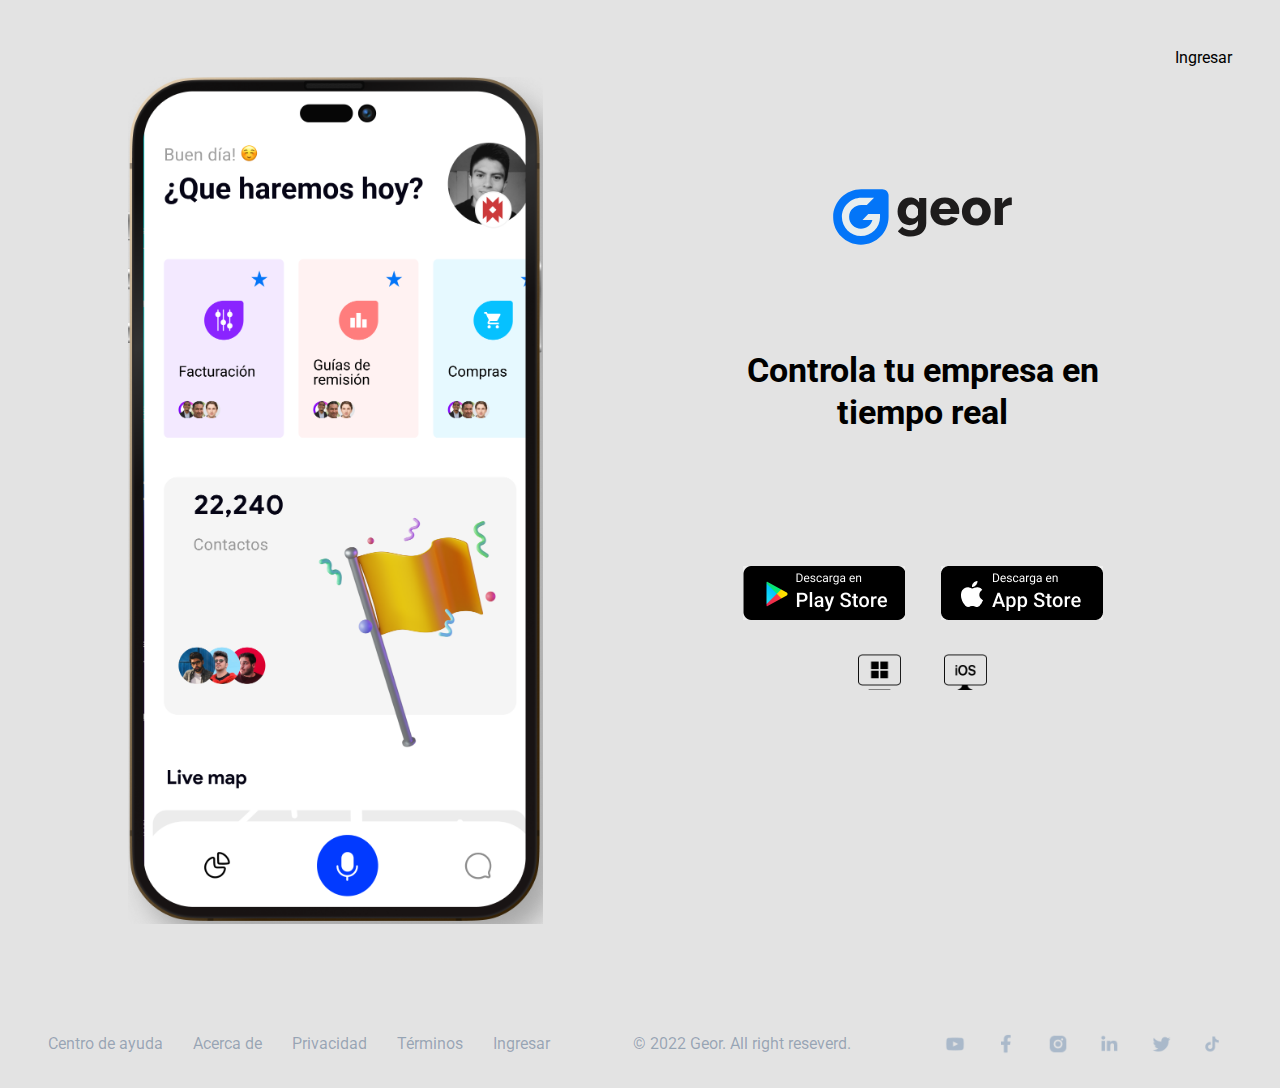
==== index.html @ 3d50d55d "Geor Pagina principal" ====
<!DOCTYPE html>
<html lang="es">
<head>
  <meta charset="UTF-8">
  <meta http-equiv="X-UA-Compatible" content="IE=edge">
  <meta name="viewport" content="width=device-width, initial-scale=1.0">
  <title>Geor</title>
  <link rel="stylesheet" href="css/style.css">

  <link rel="preconnect" href="https://fonts.googleapis.com">
  <link rel="preconnect" href="https://fonts.gstatic.com" crossorigin>
  <link href="https://fonts.googleapis.com/css2?family=Roboto:ital,wght@0,100;0,300;0,400;0,500;0,700;0,900;1,100;1,300;1,400;1,500;1,700;1,900&display=swap" rel="stylesheet">
</head>
<body>
  <div class="ingreso">
    <a href="#">Ingresar</a>
  </div>
  <main class="main">
    <div class="contenido">
      <header class="header">
        <nav class="navegacion">
          <img src="assets/img/logo.svg" alt="">
        </nav>
      </header>
      <section class="titulo">
        <p>Controla tu empresa en tiempo real</p>
      </section>
      <div class="buttons">
        <button class="button-ios"></button>
        <button class="button-android"></button>
      </div>                                                    
    </div>
    <section class="geor-frame">
      <img src="assets/img/front.png" alt="">
    </section>
  </main>
  <footer class="footer">
    <nav>
      <ul>
        <li><a href="#">Centro de ayuda</a></li>
        <li><a href="#">Acerca de</a></li>
        <li><a href="#">Privacidad</a></li>
        <li><a href="#">Términos</a></li>
        <li><a href="#">Ingresar</a></li>
      </ul>
    </nav>
    <div class="copyright">
      <p>© 2022 Geor. All right reseverd.</p>
    </div>
    <div class="sociales">
      <li>
        <a href="#"><img src="assets/icons/youtube.png" alt=""></a>
      </li>
      <li>
        <a href="#"><img src="assets/icons/Facebook.png" alt=""></a>
      </li>
      <li>
        <a href="#"><img src="assets/icons/instagram.png" alt=""></a>
      </li>
      <li>
        <a href="#"><img src="assets/icons/linkedin.png" alt=""></a>
      </li>
      <li>
        <a href="#"><img src="assets/icons/twitter.png" alt=""></a>
      </li>
      <li>
        <a href="#"><img src="assets/icons/social.png" alt=""></a>
      </li>
    </div>
  </footer>
</body>
</html>
---- css/style.css ----
:root {
  --Roboto: 'Roboto', sans-serif;
}

html {
  box-sizing: border-box;
}

*,*::after,*::before {
  box-sizing: inherit;
  margin: 0;
  padding: 0;
}

img {
  width: 100%;
}

body {
  background-color: #E3E3E3;
  font-family: var(--Roboto);
  width: 100%;
  max-width: 1728px;
  margin: 0 auto;
}

.ingreso {
  display: none;
}

.buttons {
  margin: 0 auto;
  margin-bottom: 50px;
  display: flex;
  justify-content: center;
}

.button-ios {
  width: 162px;
  height: 54px;
  background-image: url('../assets/img/descarga-app-ios.png');
  background-size: cover;
  background-position: center;
  border: none;
}
.button-android {
  display: none;
  width: 162px;
  height: 54px;
  background-image: url('../assets/img/descarga-app-google.png');
  background-size: cover;
  background-position: center;
  border: none;
}

.header {
  width: 100%;
}

.header .navegacion {
  width: 100%;
  max-width: 1320px;
  padding: 0 10px;
}

.header .navegacion img {
  display: block;
  margin: 0 auto;
  margin-top: 71px;
  width: 128px;
  height: 40px;
}

.main {
  width: 100%;
  max-width: 1728px;
  display: flex;
  flex-direction: column;
  justify-content: center;
}

.main .titulo p {
  text-align: center;
  font-weight: 700;
  font-size: 24px;
  line-height: 32px;
  width: 286px;
  margin: 50px auto 62px auto;
}

.main .geor-frame {
  display: flex;
}

.main .geor-frame img{
  width: 256px;
  margin: 0 auto;
}

.footer .copyright {
  display: none;
}

.footer nav ul {
  list-style: none;
  display: flex;
  flex-direction: column;
  justify-content: center;
  align-items: center;
  gap: 24px;
}

.footer nav a {
  text-decoration: none;
  font-size: 16px;
  font-weight: 400px;
  color: rgba(3, 44, 91, 0.35);
}

.footer .sociales {
  padding: 0 10px;
  display: flex;
  flex-direction: row;
  justify-content: center;
  align-items: center;
  gap: 28px;
  margin-top: 48px;
  margin-bottom: 56px;
}

.footer .sociales li {
  list-style: none;
  width: 20px;
}

@media (min-width: 390px) {
  .header .navegacion img {
    margin-top: 72px;
  }
  .main .geor-frame img {
    width: 310px;
  }
  .footer {
    margin-top: 110px;
  }
}

@media (min-width: 744px) {
  .header .navegacion img {
    width: 179.2px;
    height: 56px;
  }
  .main .titulo p {
    width: 459px;
    font-size: 34px;
    line-height: 41.99px;
  }
  .main .geor-frame img {
    width: 415px;
  }
  .footer nav ul {
    flex-direction: row;
    gap: 48px;
  }
  .footer .sociales {
    gap: 39.5px;
  }
}

@media (min-width: 1024px) {
  .footer nav a {
    color: rgba(0, 0, 0, 0.6);
  }
}

@media (min-width: 1280px) {
  .buttons {
    flex-direction: row-reverse;
    gap: 36px;
    padding-top: 70px;
  }
  .button-android {
    display: block;
    position: relative;
  }
  .main {
    margin-top: 10px;
    display: grid;
    grid-template-areas: 
      "frame contenido";
    gap: 150px;
  }
  .contenido {
    grid-area: contenido;
    margin-top: 40px;
  }

  .titulo {
    padding-top: 55px;
  }

  .button-android::after {
    content: "";
    position: absolute;
    bottom: -70px;
    right: 0;
    width: 50px;
    height: 36px;
    background-image: url('../assets/icons/windows.png'); 
    background-size: contain;
    background-position: center;
    background-repeat: no-repeat;
  }

  .button-ios {
    position: relative;
  }

  .button-ios::after {
    content: "";
    position: absolute;
    bottom: -70px;
    left: 0;
    width: 50px;
    height: 36px;
    background-image: url('../assets/icons/ios.png'); 
    background-size: contain;
    background-position: center;
    background-repeat: no-repeat;
  }

  .ingreso {
    display: flex;
    flex-direction: row-reverse;
    width: 100%;
    max-width: 1728px;
    margin: 0 auto;
    padding: 0 48px;
    padding-top: 48px;
  }

  .ingreso a {
    text-decoration: none;
    color: #000;
    font-weight: 400;
  }

  .footer {
    width: 100%;
    max-width: 1728px;
    padding: 0 48px;
    display: flex;
    flex-direction: row;
    justify-content: space-between;
    margin-bottom: 30px;
  }

  .footer nav a {
    color: rgba(3, 44, 91, 0.35);
  }

  .footer nav ul {
    gap: 30px;
  }

  .footer .sociales {
    gap: 31.5px;
  }

  .footer .copyright {
    display: block;
    color: rgba(3, 44, 91, 0.35);
    font-weight: 400;
  }

  .footer .sociales {
    margin: unset;
  }
}

@media (min-width: 1512px) {
  .main {
    gap: 220px;
  }
  .main .titulo p {
    font-size: 50px;
    width: 472px;
    line-height: 55px;
  }
  .ingreso a {
    font-size: 32px;
    font-weight: 500;
  }
}
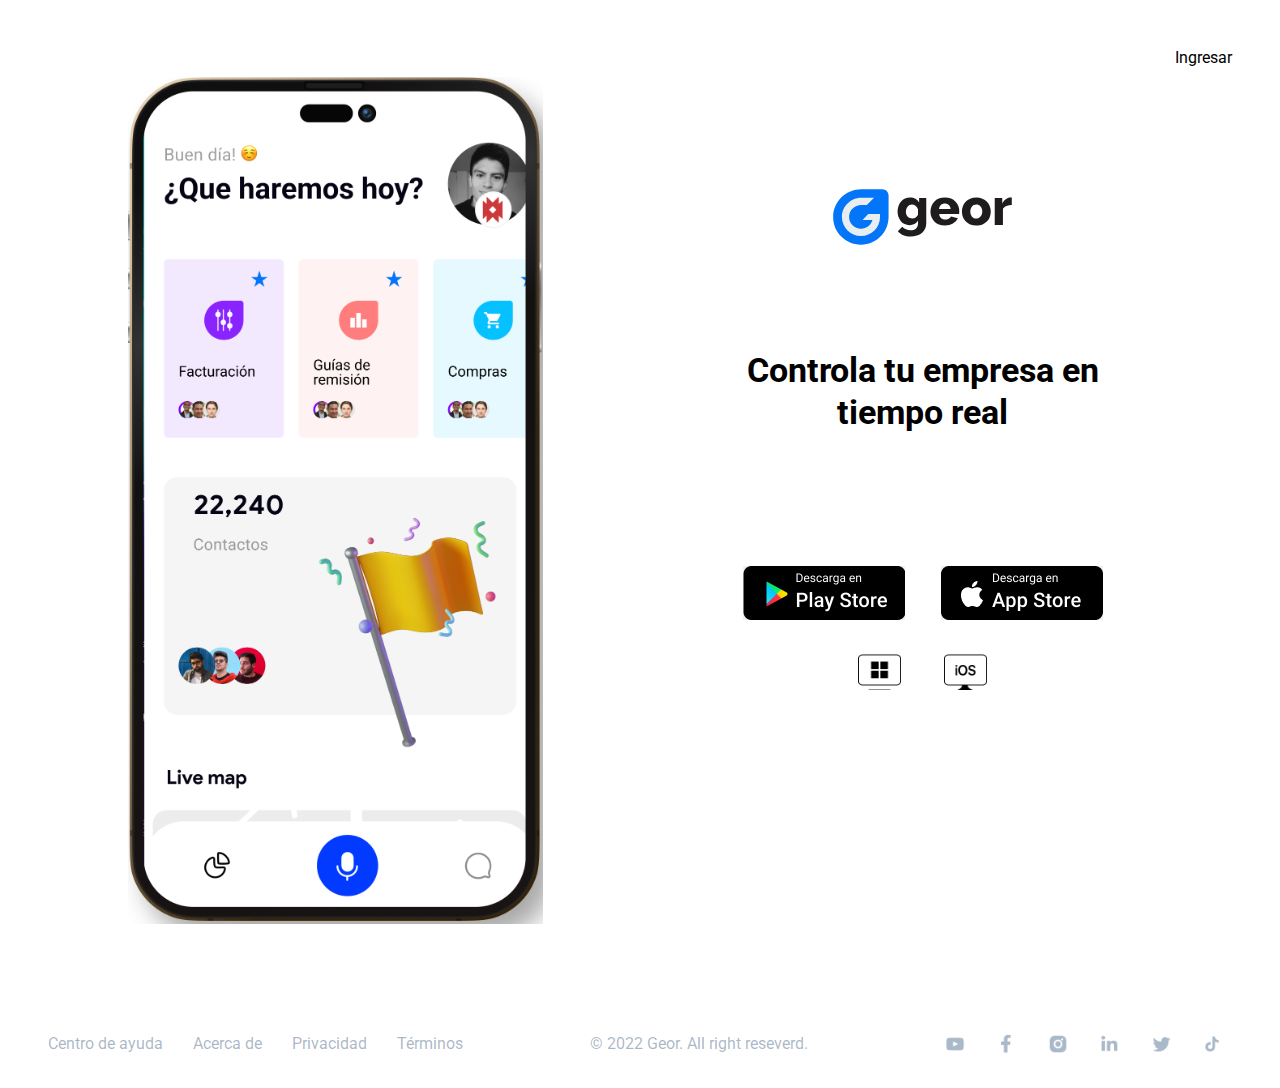
==== commit c7c6eea1: "pagina de acerca de geor" ====
--- a/index.html
+++ b/index.html
@@ -5,7 +5,7 @@
   <meta http-equiv="X-UA-Compatible" content="IE=edge">
   <meta name="viewport" content="width=device-width, initial-scale=1.0">
   <title>Geor</title>
-  <link rel="stylesheet" href="css/style.css">
+  <link rel="stylesheet" href="css/index.css">
 
   <link rel="preconnect" href="https://fonts.googleapis.com">
   <link rel="preconnect" href="https://fonts.gstatic.com" crossorigin>
@@ -37,11 +37,11 @@
   <footer class="footer">
     <nav>
       <ul>
-        <li><a href="#">Centro de ayuda</a></li>
-        <li><a href="#">Acerca de</a></li>
+        <li><a href="./pages/centrodeayuda.html">Centro de ayuda</a></li>
+        <li><a href="./pages/acercadegeor.html">Acerca de</a></li>
         <li><a href="#">Privacidad</a></li>
         <li><a href="#">Términos</a></li>
-        <li><a href="#">Ingresar</a></li>
+        <li class="ingreso-ul"><a href="#">Ingresar</a></li>
       </ul>
     </nav>
     <div class="copyright">
--- a/css/index.css
+++ b/css/index.css
@@ -0,0 +1,347 @@
+:root {
+  --Roboto: "Roboto", sans-serif;
+}
+
+html {
+  -webkit-box-sizing: border-box;
+          box-sizing: border-box;
+}
+
+*, *::after, *::before {
+  -webkit-box-sizing: inherit;
+          box-sizing: inherit;
+  margin: 0;
+  padding: 0;
+}
+
+img {
+  width: 100%;
+}
+
+body {
+  font-family: var(--Roboto);
+  width: 100%;
+  max-width: 1728px;
+  margin: 0 auto;
+}
+
+.ingreso {
+  display: none;
+}
+@media (min-width: 1280px) {
+  .ingreso {
+    display: -webkit-box;
+    display: -ms-flexbox;
+    display: flex;
+    -webkit-box-orient: horizontal;
+    -webkit-box-direction: reverse;
+        -ms-flex-direction: row-reverse;
+            flex-direction: row-reverse;
+    width: 100%;
+    max-width: 1728px;
+    margin: 0 auto;
+    padding: 0 48px;
+    padding-top: 48px;
+  }
+}
+
+.ingreso a {
+  text-decoration: none;
+  color: #000;
+  font-weight: 400;
+}
+@media (min-width: 1512px) {
+  .ingreso a {
+    font-size: 32px;
+    font-weight: 500;
+  }
+}
+
+.buttons {
+  margin: 0 auto;
+  margin-bottom: 50px;
+  display: -webkit-box;
+  display: -ms-flexbox;
+  display: flex;
+  -webkit-box-pack: center;
+      -ms-flex-pack: center;
+          justify-content: center;
+}
+@media (min-width: 1280px) {
+  .buttons {
+    -webkit-box-orient: horizontal;
+    -webkit-box-direction: reverse;
+        -ms-flex-direction: row-reverse;
+            flex-direction: row-reverse;
+    gap: 36px;
+    padding-top: 70px;
+  }
+}
+
+.button-ios {
+  width: 162px;
+  height: 54px;
+  background-image: url("../assets/img/descarga-app-ios.png");
+  background-size: cover;
+  background-position: center;
+  border: none;
+  position: relative;
+}
+@media (min-width: 1280px) {
+  .button-ios::after {
+    content: "";
+    position: absolute;
+    bottom: -70px;
+    left: 0;
+    width: 50px;
+    height: 36px;
+    background-image: url("../assets/icons/ios.png");
+    background-size: contain;
+    background-position: center;
+    background-repeat: no-repeat;
+  }
+}
+
+.button-android {
+  display: none;
+  width: 162px;
+  height: 54px;
+  background-image: url("../assets/img/descarga-app-google.png");
+  background-size: cover;
+  background-position: center;
+  border: none;
+}
+@media (min-width: 1280px) {
+  .button-android {
+    display: block;
+    position: relative;
+  }
+  .button-android::after {
+    content: "";
+    position: absolute;
+    bottom: -70px;
+    right: 0;
+    width: 50px;
+    height: 36px;
+    background-image: url("../assets/icons/windows.png");
+    background-size: contain;
+    background-position: center;
+    background-repeat: no-repeat;
+  }
+}
+
+.header {
+  width: 100%;
+}
+.header .navegacion {
+  width: 100%;
+  max-width: 1320px;
+  padding: 0 10px;
+}
+.header .navegacion img {
+  display: block;
+  margin: 0 auto;
+  margin-top: 71px;
+  width: 128px;
+  height: 40px;
+}
+@media (min-width: 390px) {
+  .header .navegacion img {
+    margin-top: 72px;
+  }
+}
+@media (min-width: 390px) {
+  .header .navegacion img {
+    width: 179.2px;
+    height: 56px;
+  }
+}
+
+.main {
+  width: 100%;
+  max-width: 1728px;
+  display: -webkit-box;
+  display: -ms-flexbox;
+  display: flex;
+  -webkit-box-orient: vertical;
+  -webkit-box-direction: normal;
+      -ms-flex-direction: column;
+          flex-direction: column;
+  -webkit-box-pack: center;
+      -ms-flex-pack: center;
+          justify-content: center;
+}
+@media (min-width: 1280px) {
+  .main {
+    margin-top: 10px;
+    display: grid;
+    grid-template-areas: "frame contenido";
+    gap: 150px;
+  }
+}
+.main .titulo p {
+  text-align: center;
+  font-weight: 700;
+  font-size: 24px;
+  line-height: 32px;
+  width: 286px;
+  margin: 50px auto 62px auto;
+}
+@media (min-width: 744px) {
+  .main .titulo p {
+    width: 459px;
+    font-size: 34px;
+    line-height: 41.99px;
+  }
+}
+.main .geor-frame {
+  display: -webkit-box;
+  display: -ms-flexbox;
+  display: flex;
+}
+.main .geor-frame img {
+  width: 256px;
+  margin: 0 auto;
+}
+@media (min-width: 390px) {
+  .main .geor-frame img {
+    width: 310px;
+  }
+}
+@media (min-width: 744px) {
+  .main .geor-frame img {
+    width: 415px;
+  }
+}
+
+@media (min-width: 390px) {
+  .footer {
+    margin-top: 110px;
+  }
+}
+.footer .copyright {
+  display: none;
+}
+.footer nav ul {
+  list-style: none;
+  display: -webkit-box;
+  display: -ms-flexbox;
+  display: flex;
+  -webkit-box-orient: vertical;
+  -webkit-box-direction: normal;
+      -ms-flex-direction: column;
+          flex-direction: column;
+  -webkit-box-pack: center;
+      -ms-flex-pack: center;
+          justify-content: center;
+  -webkit-box-align: center;
+      -ms-flex-align: center;
+          align-items: center;
+  gap: 24px;
+}
+@media (min-width: 744px) {
+  .footer nav ul {
+    -webkit-box-orient: horizontal;
+    -webkit-box-direction: normal;
+        -ms-flex-direction: row;
+            flex-direction: row;
+    gap: 48px;
+  }
+}
+.footer nav a {
+  text-decoration: none;
+  font-size: 16px;
+  font-weight: 400px;
+  color: rgba(3, 44, 91, 0.35);
+}
+@media (min-width: 1024px) {
+  .footer nav a {
+    color: rgba(0, 0, 0, 0.6);
+  }
+}
+.footer .sociales {
+  padding: 0 10px;
+  display: -webkit-box;
+  display: -ms-flexbox;
+  display: flex;
+  -webkit-box-orient: horizontal;
+  -webkit-box-direction: normal;
+      -ms-flex-direction: row;
+          flex-direction: row;
+  -webkit-box-pack: center;
+      -ms-flex-pack: center;
+          justify-content: center;
+  -webkit-box-align: center;
+      -ms-flex-align: center;
+          align-items: center;
+  gap: 28px;
+  margin-top: 48px;
+  margin-bottom: 56px;
+}
+.footer .sociales li {
+  list-style: none;
+  width: 20px;
+}
+@media (min-width: 744px) {
+  .footer .sociales {
+    gap: 39.5px;
+  }
+}
+
+@media (min-width: 1280px) {
+  .contenido {
+    grid-area: contenido;
+    margin-top: 40px;
+  }
+  .titulo {
+    padding-top: 55px;
+  }
+  .footer {
+    width: 100%;
+    max-width: 1728px;
+    padding: 0 48px;
+    display: -webkit-box;
+    display: -ms-flexbox;
+    display: flex;
+    -webkit-box-orient: horizontal;
+    -webkit-box-direction: normal;
+        -ms-flex-direction: row;
+            flex-direction: row;
+    -webkit-box-pack: justify;
+        -ms-flex-pack: justify;
+            justify-content: space-between;
+    margin-bottom: 30px;
+  }
+  .footer nav a {
+    color: rgba(3, 44, 91, 0.35);
+  }
+  .footer nav ul {
+    gap: 30px;
+  }
+  .footer .sociales {
+    gap: 31.5px;
+  }
+  .footer .copyright {
+    display: block;
+    color: rgba(3, 44, 91, 0.35);
+    font-weight: 400;
+  }
+  .footer .sociales {
+    margin: unset;
+  }
+}
+@media (min-width: 1512px) {
+  .main {
+    gap: 220px;
+  }
+  .main .titulo p {
+    font-size: 50px;
+    width: 472px;
+    line-height: 55px;
+  }
+}
+@media (min-width: 1280px) {
+  .ingreso-ul {
+    display: none !important;
+  }
+}/*# sourceMappingURL=index.css.map */